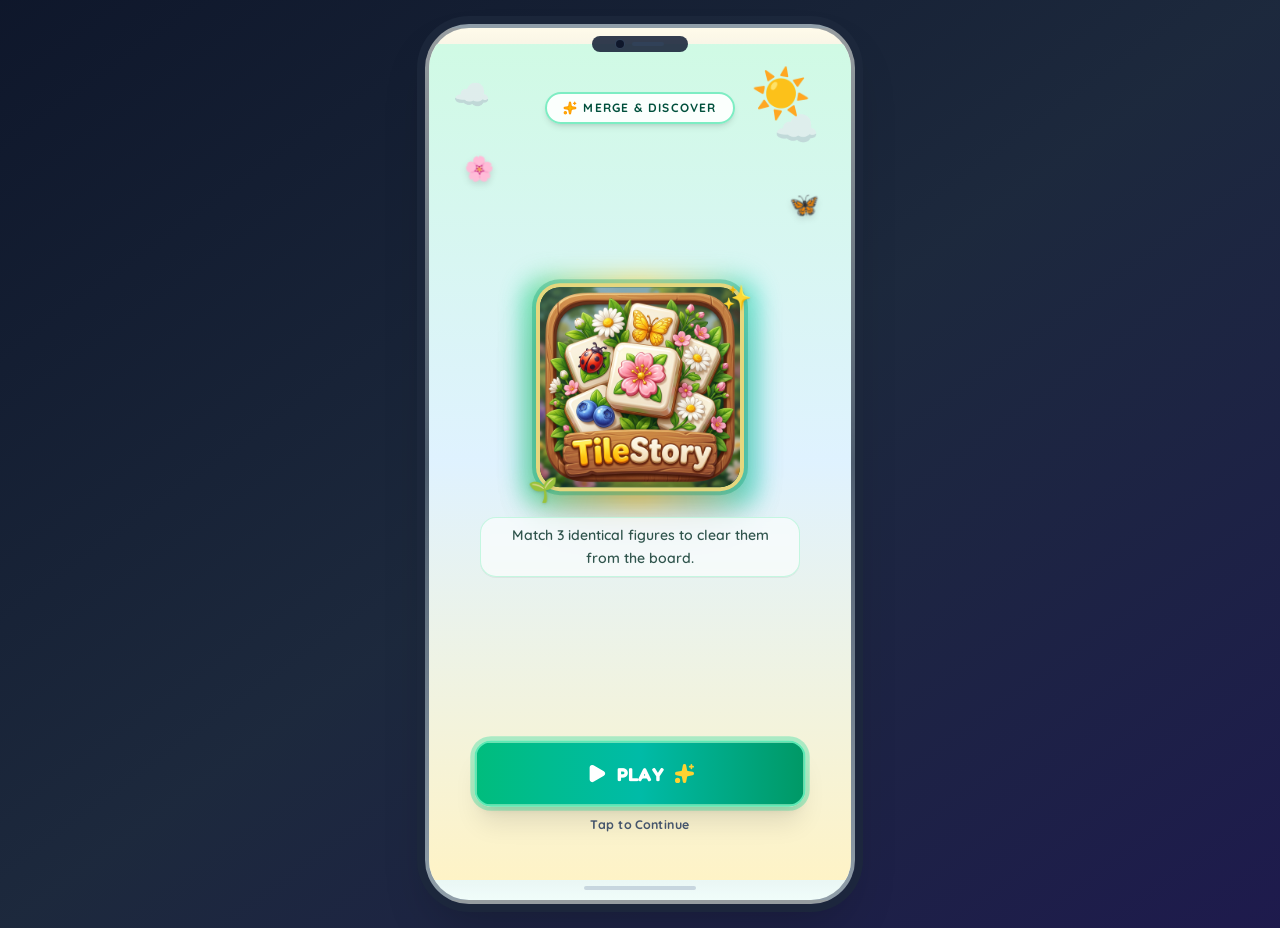
==== app/src/main/assets/www/index.html @ 30c38b5a "feat: initialize project structure and base UI Set up the core React application foundation, includi" ====
<!doctype html>
<html lang="en">
  <head>
    <meta charset="UTF-8" />
    <meta name="viewport" content="width=device-width, initial-scale=1.0, maximum-scale=1.0, user-scalable=no, viewport-fit=cover" />
    <title>TileStory</title>
    <meta name="description" content="A relaxing casual mobile puzzle game where you match 3 identical figures on a 3D Mahjong board to clear the panel and discover nature recipes." />
    <meta property="og:title" content="TileStory" />
    <meta property="og:description" content="A relaxing casual mobile puzzle game where you match 3 identical figures on a 3D Mahjong board to clear the panel and discover nature recipes." />
    <meta property="og:type" content="website" />
    <meta name="twitter:card" content="summary_large_image" />
    <link rel="preconnect" href="https://fonts.googleapis.com">
    <link rel="preconnect" href="https://fonts.gstatic.com" crossorigin>
    <link href="https://fonts.googleapis.com/css2?family=Fredoka:wght@400;500;600;700&family=Quicksand:wght@500;600;700&display=swap" rel="stylesheet">
    <script type="module" crossorigin src="./assets/index-CDANB0wq.js"></script>
    <link rel="stylesheet" crossorigin href="./assets/index-Bi0w7fve.css">
  </head>
  <body>
    <div id="root"></div>
  </body>
</html>
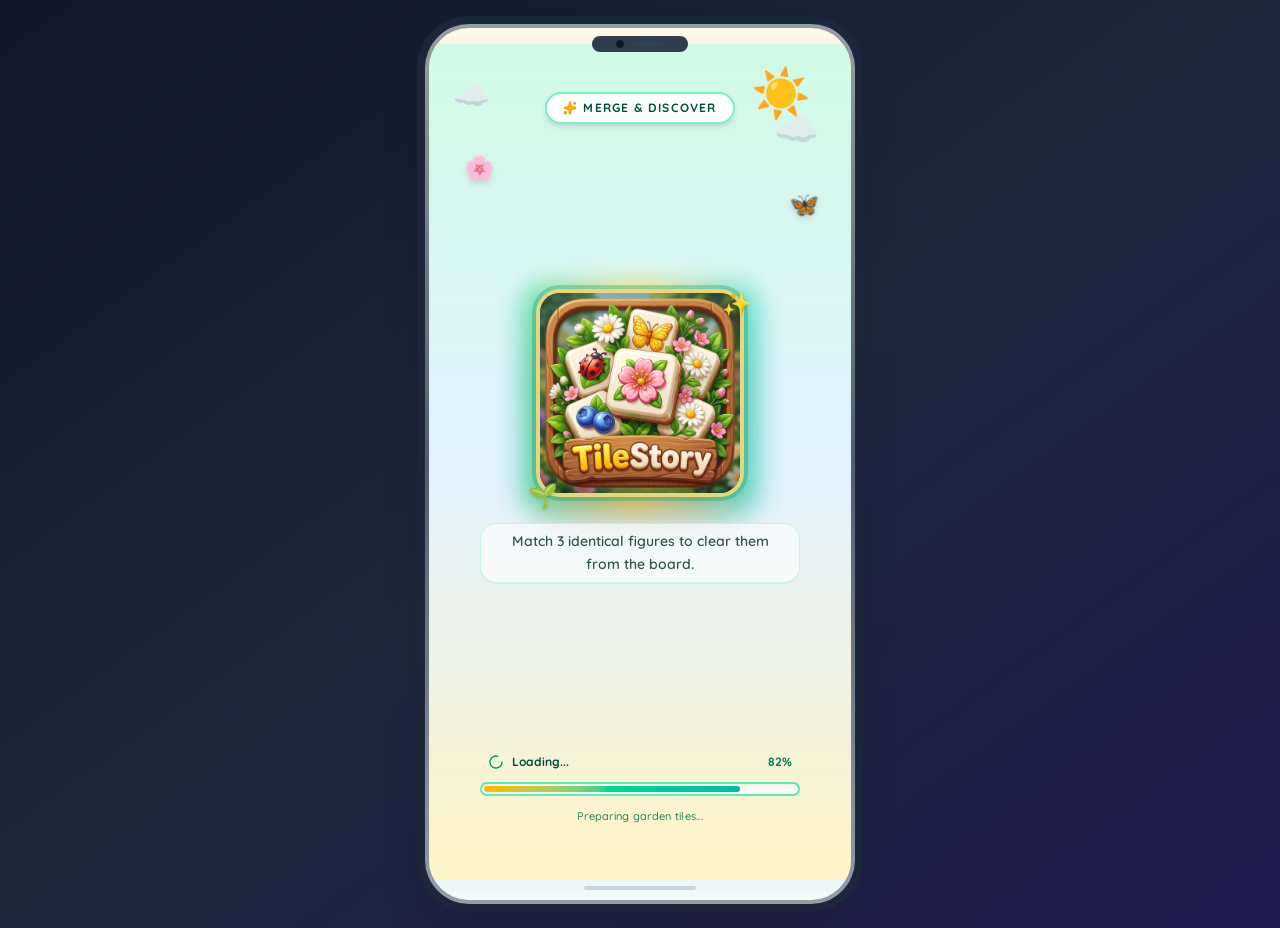
==== commit d445eeb6: "build: configure automated keystore resolution Implement dynamic lookup for release signing configur" ====
--- a/app/src/main/assets/www/index.html
+++ b/app/src/main/assets/www/index.html
@@ -12,8 +12,8 @@
     <link rel="preconnect" href="https://fonts.googleapis.com">
     <link rel="preconnect" href="https://fonts.gstatic.com" crossorigin>
     <link href="https://fonts.googleapis.com/css2?family=Fredoka:wght@400;500;600;700&family=Quicksand:wght@500;600;700&display=swap" rel="stylesheet">
-    <script type="module" crossorigin src="./assets/index-CDANB0wq.js"></script>
-    <link rel="stylesheet" crossorigin href="./assets/index-Bi0w7fve.css">
+    <script type="module" crossorigin src="./assets/index-DdEcQMwk.js"></script>
+    <link rel="stylesheet" crossorigin href="./assets/index-DcZz-lT7.css">
   </head>
   <body>
     <div id="root"></div>
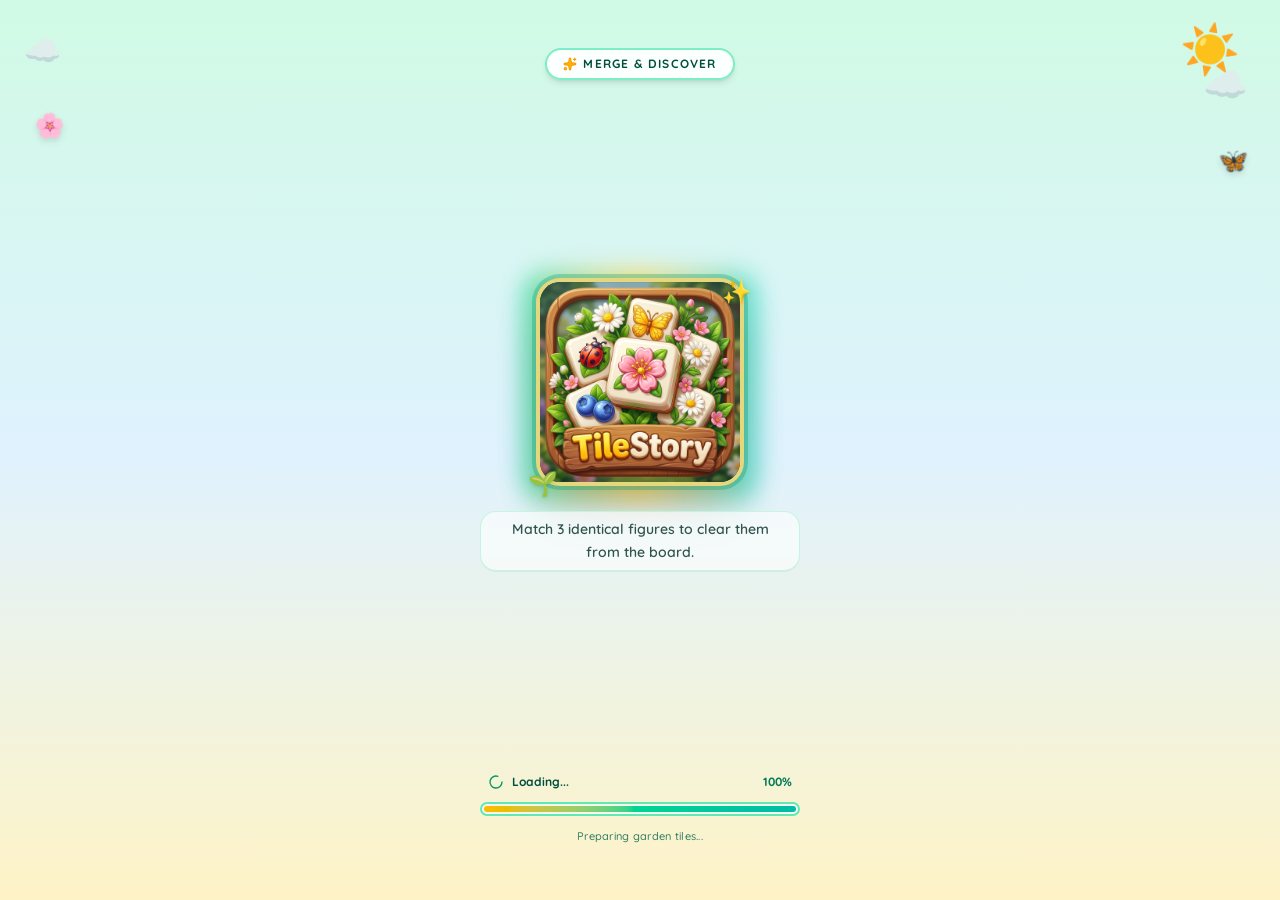
==== commit 12f2a4a8: "chore: update Gradle build cache files Update local build artifacts and execution history caches." ====
--- a/app/src/main/assets/www/index.html
+++ b/app/src/main/assets/www/index.html
@@ -12,8 +12,8 @@
     <link rel="preconnect" href="https://fonts.googleapis.com">
     <link rel="preconnect" href="https://fonts.gstatic.com" crossorigin>
     <link href="https://fonts.googleapis.com/css2?family=Fredoka:wght@400;500;600;700&family=Quicksand:wght@500;600;700&display=swap" rel="stylesheet">
-    <script type="module" crossorigin src="./assets/index-DdEcQMwk.js"></script>
-    <link rel="stylesheet" crossorigin href="./assets/index-DcZz-lT7.css">
+    <script type="module" crossorigin src="./assets/index-DcNBawTT.js"></script>
+    <link rel="stylesheet" crossorigin href="./assets/index-D1waD8d8.css">
   </head>
   <body>
     <div id="root"></div>
